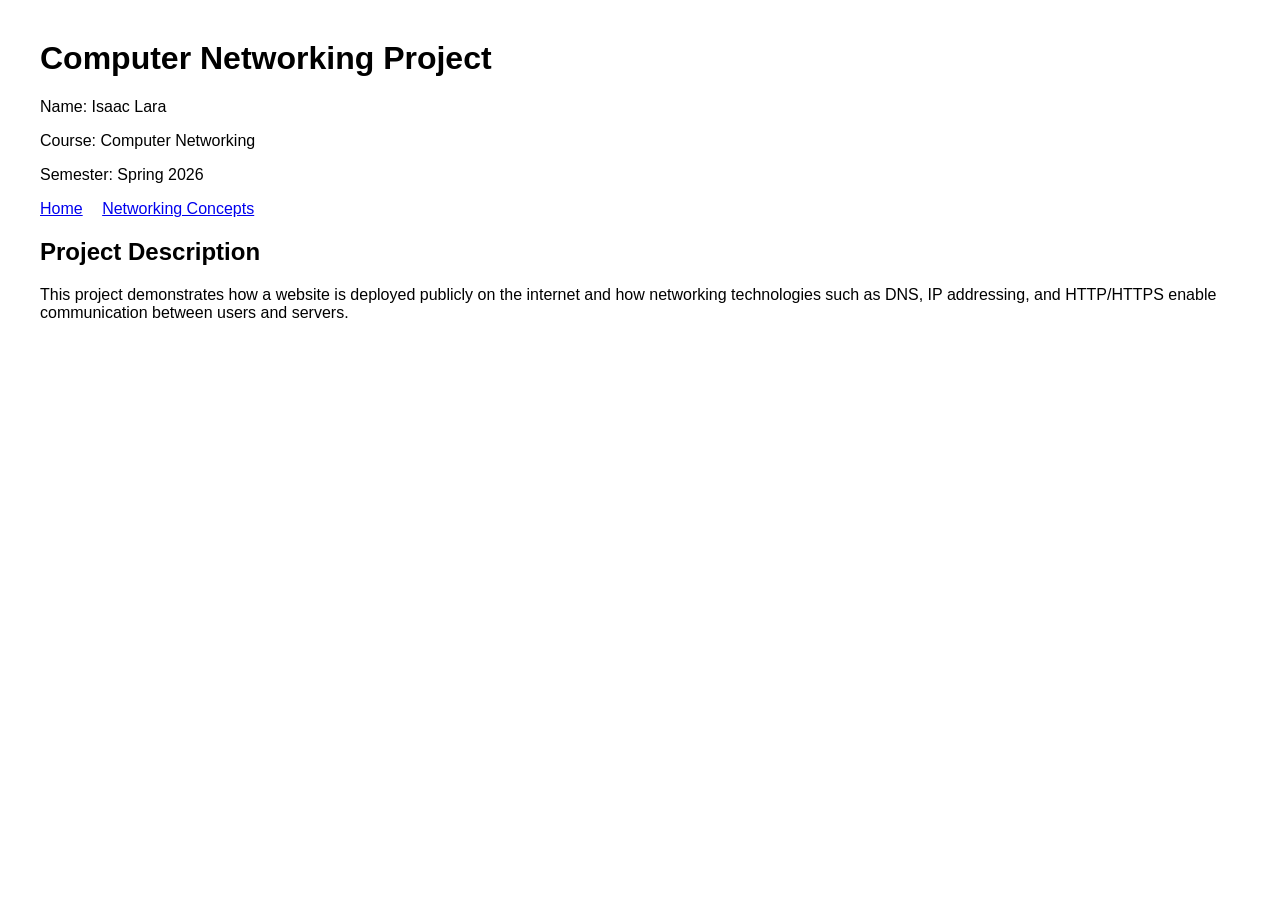
==== index.html @ f9d02959 "basic website" ====
<!DOCTYPE html>
<html>
<head>
<title>Computer Networking Project</title>
<link rel="stylesheet" href="style.css">
</head>

<body>

<h1>Computer Networking Project</h1>

<p>Name: Isaac Lara</p>
<p>Course: Computer Networking</p>
<p>Semester: Spring 2026</p>

<nav>
<a href="index.html">Home</a>
<a href="networking.html">Networking Concepts</a>
</nav>

<h2>Project Description</h2>

<p>
This project demonstrates how a website is deployed publicly on the internet
and how networking technologies such as DNS, IP addressing, and HTTP/HTTPS
enable communication between users and servers.
</p>

</body>
</html>
---- style.css ----
body {
    font-family: Arial;
    margin: 40px;
}

nav a {
    margin-right: 15px;
}
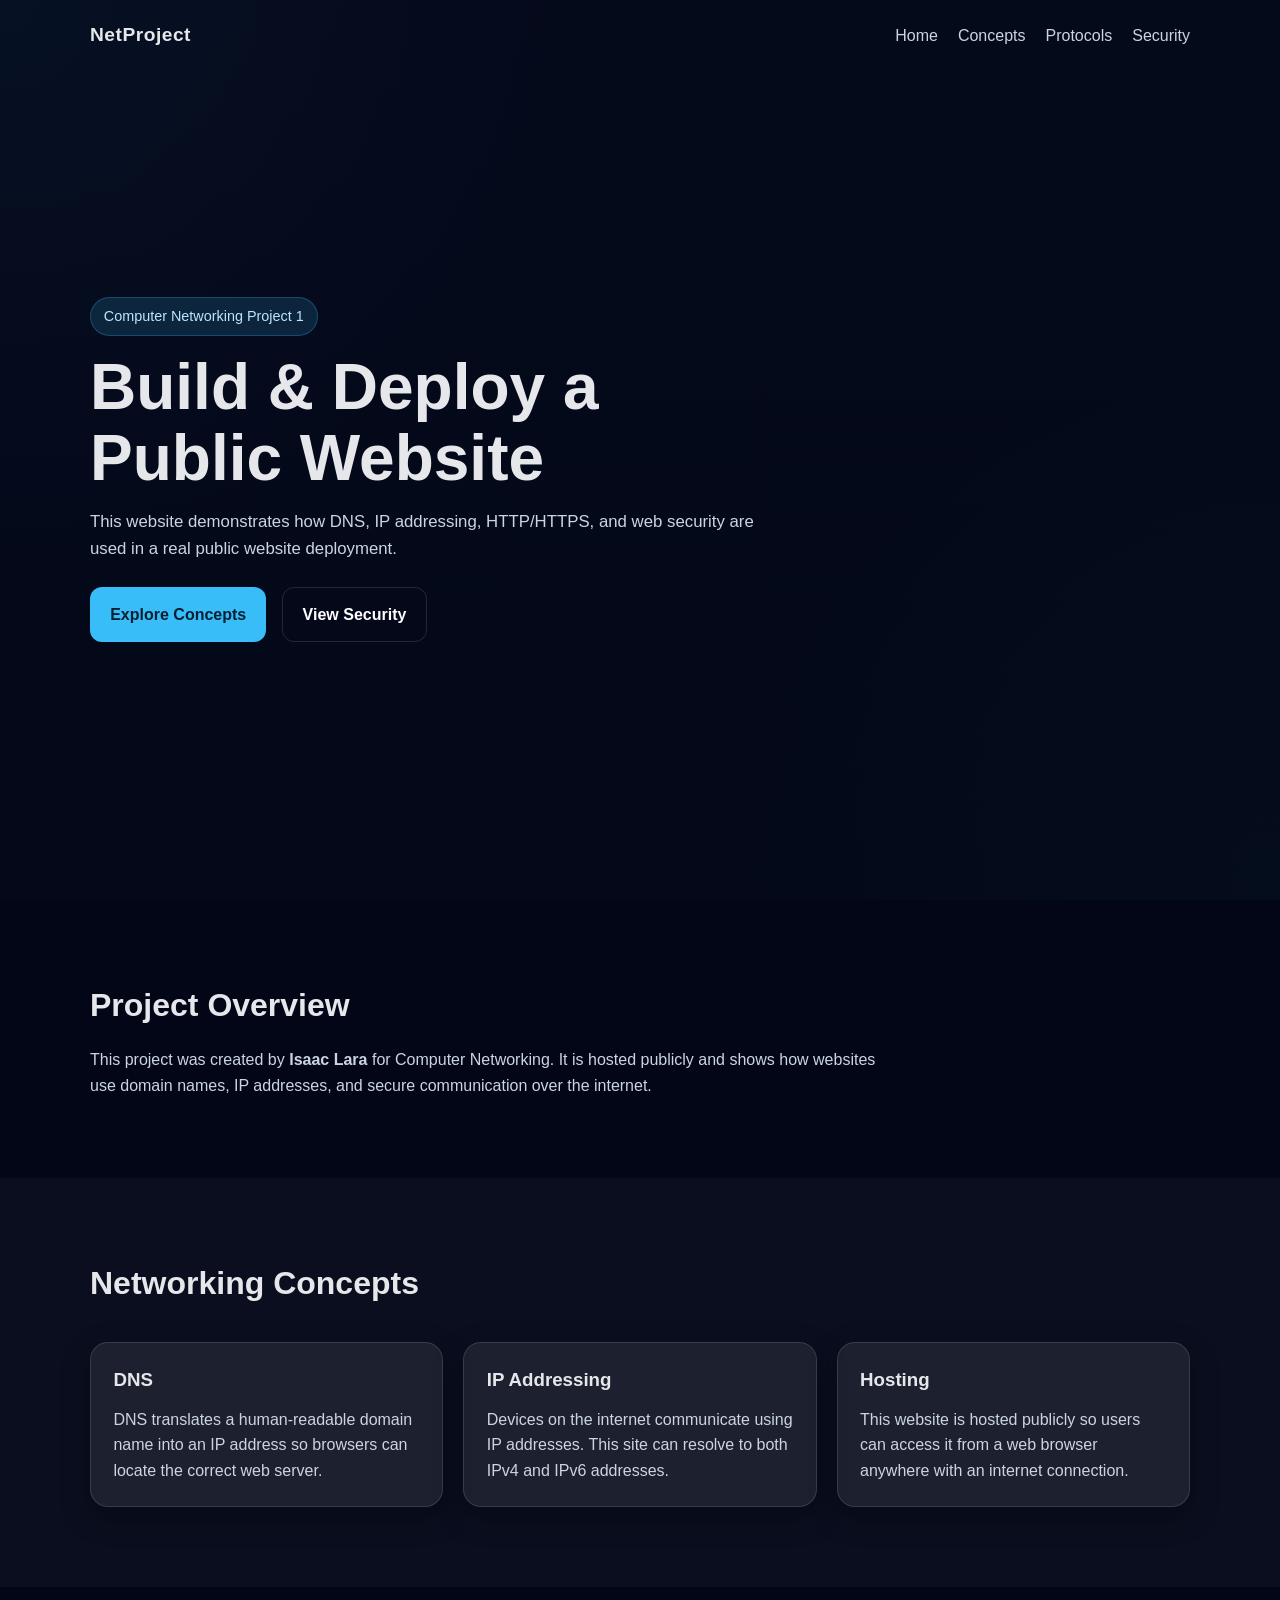
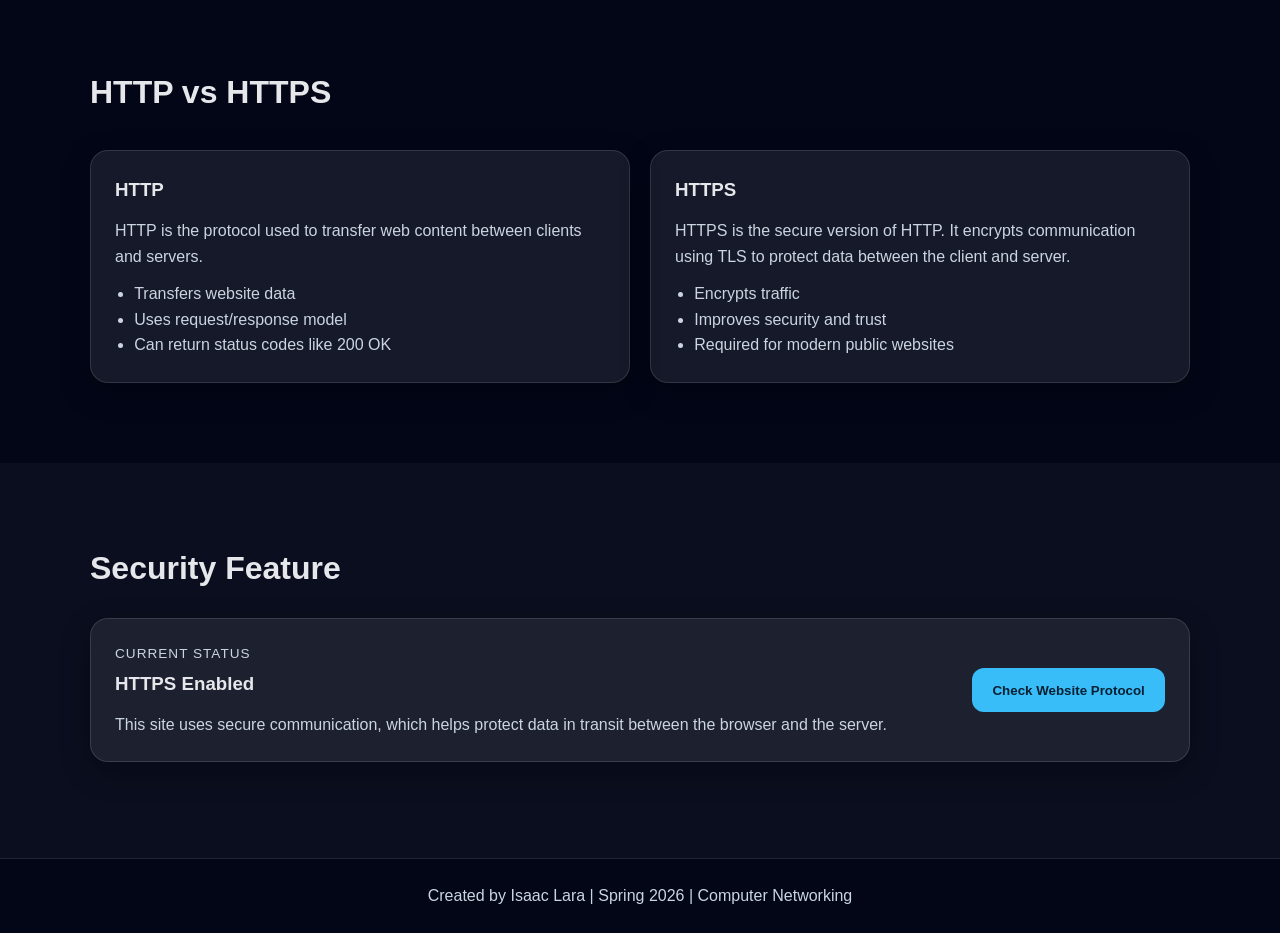
==== commit 7e2a4a67: "updated page design" ====
--- a/index.html
+++ b/index.html
@@ -1,30 +1,139 @@
 <!DOCTYPE html>
-<html>
+<html lang="en">
 <head>
-<title>Computer Networking Project</title>
-<link rel="stylesheet" href="style.css">
+  <meta charset="UTF-8" />
+  <meta name="viewport" content="width=device-width, initial-scale=1.0" />
+  <title>Networking Project | Isaac Lara</title>
+  <link rel="stylesheet" href="style.css" />
 </head>
+<body>
+  <header class="hero">
+    <nav class="navbar">
+      <div class="logo">NetProject</div>
+      <button id="menuToggle" class="menu-toggle">☰</button>
+      <ul id="navLinks" class="nav-links">
+        <li><a href="#home">Home</a></li>
+        <li><a href="#concepts">Concepts</a></li>
+        <li><a href="#protocols">Protocols</a></li>
+        <li><a href="#security">Security</a></li>
+      </ul>
+    </nav>
 
-<body>
+    <div class="hero-content" id="home">
+      <p class="tag">Computer Networking Project 1</p>
+      <h1>Build & Deploy a Public Website</h1>
+      <p class="subtitle">
+        This website demonstrates how DNS, IP addressing, HTTP/HTTPS, and web
+        security are used in a real public website deployment.
+      </p>
+      <div class="hero-buttons">
+        <a href="#concepts" class="btn btn-primary">Explore Concepts</a>
+        <a href="#security" class="btn btn-secondary">View Security</a>
+      </div>
+    </div>
+  </header>
 
-<h1>Computer Networking Project</h1>
+  <main>
+    <section class="section">
+      <div class="container">
+        <h2>Project Overview</h2>
+        <p>
+          This project was created by <strong>Isaac Lara</strong> for Computer
+          Networking. It is hosted publicly and shows how websites use domain
+          names, IP addresses, and secure communication over the internet.
+        </p>
+      </div>
+    </section>
 
-<p>Name: Isaac Lara</p>
-<p>Course: Computer Networking</p>
-<p>Semester: Spring 2026</p>
+    <section class="section alt" id="concepts">
+      <div class="container">
+        <h2>Networking Concepts</h2>
+        <div class="card-grid">
+          <article class="card">
+            <h3>DNS</h3>
+            <p>
+              DNS translates a human-readable domain name into an IP address so
+              browsers can locate the correct web server.
+            </p>
+          </article>
 
-<nav>
-<a href="index.html">Home</a>
-<a href="networking.html">Networking Concepts</a>
-</nav>
+          <article class="card">
+            <h3>IP Addressing</h3>
+            <p>
+              Devices on the internet communicate using IP addresses. This site
+              can resolve to both IPv4 and IPv6 addresses.
+            </p>
+          </article>
 
-<h2>Project Description</h2>
+          <article class="card">
+            <h3>Hosting</h3>
+            <p>
+              This website is hosted publicly so users can access it from a web
+              browser anywhere with an internet connection.
+            </p>
+          </article>
+        </div>
+      </div>
+    </section>
 
-<p>
-This project demonstrates how a website is deployed publicly on the internet
-and how networking technologies such as DNS, IP addressing, and HTTP/HTTPS
-enable communication between users and servers.
-</p>
+    <section class="section" id="protocols">
+      <div class="container">
+        <h2>HTTP vs HTTPS</h2>
+        <div class="two-column">
+          <div class="info-box">
+            <h3>HTTP</h3>
+            <p>
+              HTTP is the protocol used to transfer web content between clients
+              and servers.
+            </p>
+            <ul>
+              <li>Transfers website data</li>
+              <li>Uses request/response model</li>
+              <li>Can return status codes like 200 OK</li>
+            </ul>
+          </div>
 
+          <div class="info-box">
+            <h3>HTTPS</h3>
+            <p>
+              HTTPS is the secure version of HTTP. It encrypts communication
+              using TLS to protect data between the client and server.
+            </p>
+            <ul>
+              <li>Encrypts traffic</li>
+              <li>Improves security and trust</li>
+              <li>Required for modern public websites</li>
+            </ul>
+          </div>
+        </div>
+      </div>
+    </section>
+
+    <section class="section alt" id="security">
+      <div class="container">
+        <h2>Security Feature</h2>
+        <div class="security-panel">
+          <div>
+            <p class="security-label">Current Status</p>
+            <h3 id="securityStatus">HTTPS Enabled</h3>
+            <p>
+              This site uses secure communication, which helps protect data in
+              transit between the browser and the server.
+            </p>
+          </div>
+          <button id="statusButton" class="btn btn-primary">
+            Check Website Protocol
+          </button>
+        </div>
+        <p id="protocolMessage" class="protocol-message"></p>
+      </div>
+    </section>
+  </main>
+
+  <footer class="footer">
+    <p>Created by Isaac Lara | Spring 2026 | Computer Networking</p>
+  </footer>
+
+  <script src="script.js"></script>
 </body>
 </html>
--- a/style.css
+++ b/style.css
@@ -1,8 +1,295 @@
+:root {
+  --bg: #0f172a;
+  --panel: #111827;
+  --card: rgba(255, 255, 255, 0.08);
+  --text: #e5e7eb;
+  --muted: #cbd5e1;
+  --accent: #38bdf8;
+  --accent-2: #22c55e;
+  --border: rgba(255, 255, 255, 0.12);
+  --shadow: 0 10px 30px rgba(0, 0, 0, 0.25);
+}
+
+* {
+  box-sizing: border-box;
+  margin: 0;
+  padding: 0;
+}
+
+html {
+  scroll-behavior: smooth;
+}
+
 body {
-    font-family: Arial;
-    margin: 40px;
-}
-
-nav a {
-    margin-right: 15px;
+  font-family: Arial, Helvetica, sans-serif;
+  line-height: 1.6;
+  background: #020617;
+  color: var(--text);
+}
+
+a {
+  text-decoration: none;
+  color: inherit;
+}
+
+.hero {
+  min-height: 100vh;
+  background:
+    linear-gradient(rgba(2, 6, 23, 0.78), rgba(2, 6, 23, 0.86)),
+    radial-gradient(circle at top left, rgba(56, 189, 248, 0.2), transparent 35%),
+    radial-gradient(circle at bottom right, rgba(34, 197, 94, 0.18), transparent 35%),
+    var(--bg);
+  display: flex;
+  flex-direction: column;
+}
+
+.navbar {
+  width: min(1100px, 92%);
+  margin: 0 auto;
+  padding: 1.25rem 0;
+  display: flex;
+  align-items: center;
+  justify-content: space-between;
+  position: relative;
+}
+
+.logo {
+  font-size: 1.2rem;
+  font-weight: bold;
+  letter-spacing: 0.5px;
+}
+
+.nav-links {
+  list-style: none;
+  display: flex;
+  gap: 1.25rem;
+}
+
+.nav-links a {
+  color: var(--muted);
+  transition: 0.2s ease;
+}
+
+.nav-links a:hover {
+  color: white;
+}
+
+.menu-toggle {
+  display: none;
+  background: transparent;
+  border: 1px solid var(--border);
+  color: white;
+  padding: 0.45rem 0.7rem;
+  border-radius: 10px;
+  cursor: pointer;
+}
+
+.hero-content {
+  width: min(1100px, 92%);
+  margin: auto;
+  padding: 3rem 0 5rem;
+}
+
+.tag {
+  display: inline-block;
+  background: rgba(56, 189, 248, 0.15);
+  color: #bae6fd;
+  border: 1px solid rgba(56, 189, 248, 0.25);
+  padding: 0.45rem 0.8rem;
+  border-radius: 999px;
+  margin-bottom: 1rem;
+  font-size: 0.9rem;
+}
+
+.hero h1 {
+  font-size: clamp(2.3rem, 5vw, 4rem);
+  line-height: 1.1;
+  max-width: 700px;
+  margin-bottom: 1rem;
+}
+
+.subtitle {
+  max-width: 700px;
+  color: var(--muted);
+  font-size: 1.05rem;
+  margin-bottom: 1.5rem;
+}
+
+.hero-buttons {
+  display: flex;
+  gap: 1rem;
+  flex-wrap: wrap;
+}
+
+.btn {
+  display: inline-block;
+  padding: 0.85rem 1.2rem;
+  border-radius: 12px;
+  font-weight: bold;
+  border: 1px solid transparent;
+  cursor: pointer;
+  transition: 0.2s ease;
+}
+
+.btn-primary {
+  background: var(--accent);
+  color: #062033;
+}
+
+.btn-primary:hover {
+  transform: translateY(-2px);
+  box-shadow: var(--shadow);
+}
+
+.btn-secondary {
+  background: transparent;
+  color: white;
+  border-color: var(--border);
+}
+
+.btn-secondary:hover {
+  background: rgba(255, 255, 255, 0.06);
+}
+
+.section {
+  padding: 5rem 0;
+}
+
+.section.alt {
+  background: rgba(255, 255, 255, 0.03);
+}
+
+.container {
+  width: min(1100px, 92%);
+  margin: 0 auto;
+}
+
+.container h2 {
+  font-size: 2rem;
+  margin-bottom: 1rem;
+}
+
+.container > p {
+  color: var(--muted);
+  max-width: 800px;
+}
+
+.card-grid {
+  display: grid;
+  grid-template-columns: repeat(3, 1fr);
+  gap: 1.25rem;
+  margin-top: 2rem;
+}
+
+.card {
+  background: var(--card);
+  border: 1px solid var(--border);
+  padding: 1.4rem;
+  border-radius: 18px;
+  box-shadow: var(--shadow);
+}
+
+.card h3 {
+  margin-bottom: 0.75rem;
+}
+
+.card p {
+  color: var(--muted);
+}
+
+.two-column {
+  display: grid;
+  grid-template-columns: repeat(2, 1fr);
+  gap: 1.25rem;
+  margin-top: 2rem;
+}
+
+.info-box,
+.security-panel {
+  background: var(--card);
+  border: 1px solid var(--border);
+  border-radius: 18px;
+  padding: 1.5rem;
+  box-shadow: var(--shadow);
+}
+
+.info-box h3,
+.security-panel h3 {
+  margin-bottom: 0.8rem;
+}
+
+.info-box p,
+.info-box ul,
+.security-panel p {
+  color: var(--muted);
+}
+
+.info-box ul {
+  padding-left: 1.2rem;
+  margin-top: 0.75rem;
+}
+
+.security-panel {
+  display: flex;
+  justify-content: space-between;
+  align-items: center;
+  gap: 1.25rem;
+  margin-top: 1.5rem;
+}
+
+.security-label {
+  font-size: 0.85rem;
+  text-transform: uppercase;
+  letter-spacing: 1px;
+  color: #93c5fd;
+  margin-bottom: 0.25rem;
+}
+
+.protocol-message {
+  margin-top: 1rem;
+  color: #bbf7d0;
+  font-weight: bold;
+}
+
+.footer {
+  text-align: center;
+  padding: 1.5rem;
+  color: var(--muted);
+  border-top: 1px solid var(--border);
+}
+
+@media (max-width: 850px) {
+  .card-grid,
+  .two-column {
+    grid-template-columns: 1fr;
+  }
+
+  .security-panel {
+    flex-direction: column;
+    align-items: flex-start;
+  }
+}
+
+@media (max-width: 700px) {
+  .menu-toggle {
+    display: block;
+  }
+
+  .nav-links {
+    display: none;
+    flex-direction: column;
+    position: absolute;
+    top: 68px;
+    right: 0;
+    width: 220px;
+    background: #0b1220;
+    border: 1px solid var(--border);
+    border-radius: 14px;
+    padding: 1rem;
+    box-shadow: var(--shadow);
+  }
+
+  .nav-links.show {
+    display: flex;
+  }
 }
